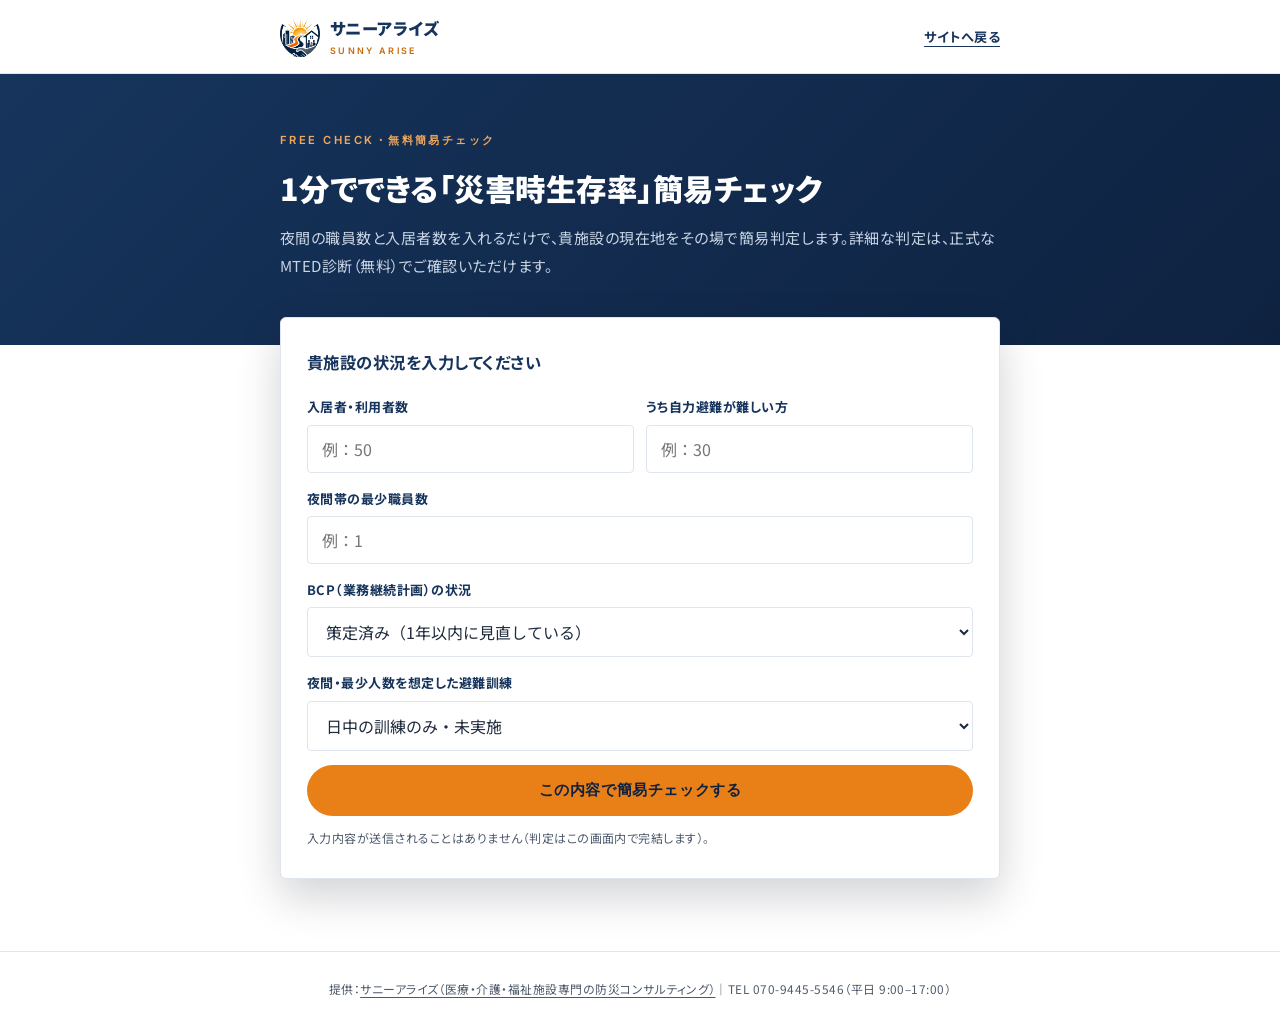
==== index.html @ c2026daa "災害時生存率 簡易チェック（単独ページ）＋サイト画像 WordPress.comプレミアム（JS不可）対応のため本体サイトから切り出した診断ツール。 判定ロジックは代表確認済み（2026-07-06）" ====
<!DOCTYPE html>
<html lang="ja">
<head>
<meta charset="UTF-8">
<meta name="viewport" content="width=device-width, initial-scale=1.0">
<title>1分でできる「災害時生存率」簡易チェック｜サニーアライズ</title>
<meta name="description" content="介護・福祉施設向けの無料簡易チェック。夜間の職員数と入居者数を入れるだけで、災害時の避難体制をその場で簡易判定します。医療・介護・福祉施設専門の防災コンサルティング「サニーアライズ」提供。">
<meta name="theme-color" content="#16345c">
<link rel="icon" type="image/png" href="logo-mark.png">
<meta property="og:title" content="1分でできる「災害時生存率」簡易チェック｜サニーアライズ">
<meta property="og:description" content="夜間の職員数と入居者数を入れるだけで、施設の避難体制をその場で簡易判定します（無料）。">
<meta property="og:type" content="website">
<meta property="og:locale" content="ja_JP">
<meta property="og:image" content="https://ktsuchida-cell.github.io/sunny-arise-check/ogp.png">
<meta name="twitter:card" content="summary_large_image">
<link rel="preconnect" href="https://fonts.googleapis.com">
<link rel="preconnect" href="https://fonts.gstatic.com" crossorigin>
<link href="https://fonts.googleapis.com/css2?family=Noto+Sans+JP:wght@400;500;700;900&family=Inter:wght@500;600;700&display=swap" rel="stylesheet">
<style>
  :root{
    --navy:#16345c;
    --navy-deep:#0e2240;
    --ink:#1f2b3d;
    --muted:#4e5a6b;
    --line:#dfe5ec;
    --orange:#e87f17;
    --orange-deep:#c96a08;
    --orange-text:#a85500;
    --r-card:6px;
    --r-chip:4px;
  }
  *{margin:0;padding:0;box-sizing:border-box}
  body{font-family:"Noto Sans JP",system-ui,sans-serif;background:#fff;color:var(--ink);line-height:1.8;letter-spacing:.03em;font-feature-settings:"palt" 1;-webkit-font-smoothing:antialiased}
  a{color:inherit;text-decoration:none}
  img{max-width:100%;display:block}
  a:focus-visible,button:focus-visible{outline:3px solid #d96f06;outline-offset:2px}
  .wrap{max-width:760px;margin:0 auto;padding:0 20px}

  /* header */
  header{border-bottom:1px solid var(--line);padding:14px 0;background:#fff}
  .nav{display:flex;align-items:center;justify-content:space-between;gap:12px}
  .logo{display:flex;align-items:center;gap:10px}
  .logo img{width:40px;height:40px;object-fit:contain}
  .logo b{font-weight:900;font-size:1.02rem;color:var(--navy)}
  .logo .en2{display:block;font-family:"Inter",sans-serif;font-size:.56rem;letter-spacing:.26em;color:var(--orange-deep);font-weight:600}
  .back{font-size:.82rem;font-weight:700;color:var(--navy);text-decoration:underline;text-underline-offset:4px}
  .back:hover{color:var(--orange-deep)}

  /* hero band */
  .band{background:linear-gradient(135deg,#16345c 0%,#0e2240 100%);padding:56px 0 64px;color:#fff}
  .free{font-family:"Inter",sans-serif;letter-spacing:.22em;color:#f2a85c;font-size:.7rem;font-weight:600;display:block;margin-bottom:14px;text-transform:uppercase}
  .band h1{color:#fff;font-size:clamp(1.3rem,4.6vw,1.9rem);font-weight:900;line-height:1.55;margin-bottom:12px}
  .band p.lead{color:#c9d4e4;font-size:.94rem;line-height:1.9}

  /* tool card */
  .tool-outer{margin-top:-28px;padding-bottom:72px}
  .diag-tool{background:#fff;border-radius:var(--r-card);padding:30px 26px;box-shadow:0 18px 44px rgba(4,12,26,.18);border:1px solid var(--line)}
  .diag-tool h2{font-size:1.02rem;margin-bottom:18px;color:var(--navy);font-weight:700}
  .dt-field{margin-bottom:14px}
  .dt-field label{display:block;font-size:.8125rem;font-weight:700;color:var(--navy);margin-bottom:6px}
  .dt-field input,.dt-field select{width:100%;font-family:inherit;font-size:1rem;color:var(--ink);background:#fff;border:1px solid var(--line);border-radius:var(--r-chip);padding:11px 14px;outline:none;transition:.2s}
  .dt-field input:focus,.dt-field select:focus{border-color:var(--navy);box-shadow:0 0 0 3px rgba(22,52,92,.1)}
  .dt-row{display:grid;grid-template-columns:1fr 1fr;gap:12px}
  .btn{display:inline-flex;align-items:center;justify-content:center;gap:8px;background:var(--orange);color:var(--navy-deep);font-weight:700;font-size:.95rem;letter-spacing:.04em;padding:15px 30px;border-radius:999px;transition:.2s;border:none;cursor:pointer;width:100%}
  .btn:hover{background:var(--orange-deep)}
  .btn-ghost{background:transparent;border:1px solid var(--navy);color:var(--navy)}
  .btn-ghost:hover{background:var(--navy);color:#fff}
  .dt-note{font-size:.75rem;color:var(--muted);margin-top:12px;line-height:1.7}
  .dt-result{display:none;margin-top:18px;border-radius:var(--r-card);padding:20px 18px;border:1px solid var(--line)}
  .dt-result.show{display:block}
  .verdict-badge{display:inline-flex;align-items:center;gap:9px;font-weight:900;font-size:1.05rem;margin-bottom:10px}
  .vdot2{width:12px;height:12px;border-radius:50%;flex:none}
  .dt-result.ok{background:#eef7f0;border-color:#bfe0c8}
  .dt-result.ok .verdict-badge{color:#22663a}
  .dt-result.ok .vdot2{background:#2e8b4f}
  .dt-result.warn{background:#fdf4e4;border-color:#f0d9ae}
  .dt-result.warn .verdict-badge{color:#8a5a00}
  .dt-result.warn .vdot2{background:#d98e0b}
  .dt-result.ng{background:#fdeeee;border-color:#f0c1c1}
  .dt-result.ng .verdict-badge{color:#a02525}
  .dt-result.ng .vdot2{background:#d64545}
  .dt-result ul{list-style:none;display:flex;flex-direction:column;gap:7px;margin:0 0 12px;padding:0}
  .dt-result li{font-size:.85rem;color:var(--ink);padding-left:16px;position:relative;line-height:1.7}
  .dt-result li::before{content:"";position:absolute;left:2px;top:.6em;width:6px;height:6px;border-radius:2px;background:var(--navy)}
  .dt-disc{font-size:.75rem;color:var(--muted);line-height:1.7;margin-bottom:14px}
  .dt-actions{display:flex;flex-direction:column;gap:10px}
  .copied{font-size:.78rem;color:#22663a;font-weight:700;text-align:center;display:none}
  .copied.show{display:block}

  footer{border-top:1px solid var(--line);padding:26px 0;text-align:center;font-size:.74rem;color:var(--muted)}
  footer a{text-decoration:underline;text-underline-offset:3px}
  @media(max-width:520px){
    .dt-row{grid-template-columns:1fr}
    .diag-tool{padding:24px 18px}
  }
</style>
</head>
<body>

<header>
  <div class="wrap nav">
    <a class="logo" href="https://sunny-arise.com/" aria-label="サニーアライズ">
      <img src="logo-mark.png" alt="サニーアライズ ロゴ">
      <span><b>サニーアライズ</b><span class="en2">SUNNY ARISE</span></span>
    </a>
    <a class="back" href="https://sunny-arise.com/">サイトへ戻る</a>
  </div>
</header>

<main>
  <section class="band">
    <div class="wrap">
      <span class="free">Free Check・無料簡易チェック</span>
      <h1>1分でできる「災害時生存率」簡易チェック</h1>
      <p class="lead">夜間の職員数と入居者数を入れるだけで、貴施設の現在地をその場で簡易判定します。詳細な判定は、正式なMTED診断（無料）でご確認いただけます。</p>
    </div>
  </section>

  <section class="tool-outer">
    <div class="wrap">
      <div class="diag-tool">
        <h2>貴施設の状況を入力してください</h2>
        <div class="dt-row">
          <div class="dt-field">
            <label for="dtResidents">入居者・利用者数</label>
            <input type="number" id="dtResidents" min="1" inputmode="numeric" placeholder="例：50">
          </div>
          <div class="dt-field">
            <label for="dtHard">うち自力避難が難しい方</label>
            <input type="number" id="dtHard" min="0" inputmode="numeric" placeholder="例：30">
          </div>
        </div>
        <div class="dt-field">
          <label for="dtNight">夜間帯の最少職員数</label>
          <input type="number" id="dtNight" min="0" inputmode="numeric" placeholder="例：1">
        </div>
        <div class="dt-field">
          <label for="dtBcp">BCP（業務継続計画）の状況</label>
          <select id="dtBcp">
            <option value="updated">策定済み（1年以内に見直している）</option>
            <option value="old">策定済み（更新できていない）</option>
            <option value="making">策定中</option>
            <option value="none">未策定</option>
          </select>
        </div>
        <div class="dt-field">
          <label for="dtDrill">夜間・最少人数を想定した避難訓練</label>
          <select id="dtDrill">
            <option value="no">日中の訓練のみ・未実施</option>
            <option value="yes">実施している</option>
          </select>
        </div>
        <button type="button" class="btn" onclick="runDiag()">この内容で簡易チェックする</button>
        <div class="dt-result" id="dtResult" aria-live="polite">
          <div class="verdict-badge"><span class="vdot2"></span><span id="dtLabel"></span></div>
          <ul id="dtReasons"></ul>
          <p class="dt-disc">※ 本チェックは入力値に基づく簡易的な目安です。正式な判定は、入居者様の身体・認知機能と職員の搬送力から算出するMTED診断（無料）で行います。</p>
          <div class="dt-actions">
            <button type="button" class="btn btn-ghost" onclick="copyResult()">結果をコピーする</button>
            <p class="copied" id="copiedMsg">✓ コピーしました。お問い合わせフォームに貼り付けてご相談ください</p>
            <a class="btn" href="https://sunny-arise.com/#contact">無料相談に進む（サニーアライズ公式サイト）</a>
          </div>
        </div>
        <p class="dt-note">入力内容が送信されることはありません（判定はこの画面内で完結します）。</p>
      </div>
    </div>
  </section>
</main>

<footer>
  <div class="wrap">
    <p>提供：<a href="https://sunny-arise.com/">サニーアライズ（医療・介護・福祉施設専門の防災コンサルティング）</a>｜TEL 070-9445-5546（平日 9:00–17:00）</p>
  </div>
</footer>

<script>
  // ===== 簡易チェック（災害時生存率） =====
  // 判定基準は2026-07-06に代表確認済み：境界（職員1名あたり避難困難者2名/4名）・夜勤0名/4名超は強制「危険」・
  // BCP未策定は最高でも「要改善」・配点=マンパワー45/BCP25/訓練35・閾値=80点以上「おおむね良好」/45点以下「危険」。
  // ※正式なMTEDの計算式とは別の簡易版。基準変更時は代表承認を得ること（本体サイト index.html と同一ロジックを維持する）。
  let dtSummary='';
  function runDiag(){
    const nRes=parseInt(document.getElementById('dtResidents').value,10);
    const nHardIn=parseInt(document.getElementById('dtHard').value,10);
    const nNight=parseInt(document.getElementById('dtNight').value,10);
    const bcpSel=document.getElementById('dtBcp');
    const drillSel=document.getElementById('dtDrill');
    if(isNaN(nRes)||nRes<1||isNaN(nHardIn)||nHardIn<0||isNaN(nNight)||nNight<0){
      alert('入居者数・自力避難が難しい方の人数・夜間帯の職員数を入力してください。');return;
    }
    const nHard=Math.min(nHardIn,nRes);
    let pts=0;const reasons=[];
    let manpowerCritical=false;
    if(nNight<=0){
      manpowerCritical=true;
      reasons.push('夜間帯に職員が0名になる時間帯があるため、避難開始そのものが困難です。');
    }else if(nHard===0){
      pts+=45;reasons.push('自力避難が難しい方が0名のため、夜間マンパワーの逼迫は限定的です。');
    }else{
      const ratio=nHard/nNight;
      const r=ratio.toFixed(1).replace(/\.0$/,'');
      if(ratio<=2){pts+=45;reasons.push('夜間は職員1名あたり避難困難者 約'+r+'名。マンパワーは比較的確保できています。');}
      else if(ratio<=4){pts+=22;reasons.push('夜間は職員1名あたり避難困難者 約'+r+'名。搬送順・役割分担の設計が不可欠です。');}
      else{manpowerCritical=true;reasons.push('夜間は職員1名あたり避難困難者 約'+r+'名。物理的に全員避難が難しい水準です。');}
    }
    const bcp=bcpSel.value;
    if(bcp==='updated'){pts+=25;reasons.push('BCPが策定・更新されています。実効性の検証まで進めると万全です。');}
    else if(bcp==='old'){pts+=12;reasons.push('BCPはあるものの更新が止まっています。体制や入居者の変化が反映されていない恐れがあります。');}
    else if(bcp==='making'){pts+=8;reasons.push('BCPは策定中です。完成までは未策定減算（施設・居住系3%）の対象となり得る点に注意が必要です。');}
    else{reasons.push('BCP未策定は介護報酬の未策定減算（施設・居住系3%）の対象です。早急な策定が必要です。');}
    if(drillSel.value==='yes'){pts+=35;reasons.push('夜間・最少人数を想定した訓練を実施できています。');}
    else{reasons.push('夜間・最少人数想定の訓練が未実施です。計画があっても「動けない」リスクが残ります。');}
    let cls,label;
    if(pts>=80){cls='ok';label='おおむね良好（避難できる見込み）';}
    else if(pts>45){cls='warn';label='要改善（注意）';}
    else{cls='ng';label='危険（要対策）';}
    if(manpowerCritical){cls='ng';label='危険（要対策）';}
    else if(bcp==='none'&&cls==='ok'){cls='warn';label='要改善（注意）';}
    const res=document.getElementById('dtResult');
    res.className='dt-result show '+cls;
    document.getElementById('dtLabel').textContent=label;
    const ul=document.getElementById('dtReasons');ul.innerHTML='';
    reasons.forEach(function(t){const li=document.createElement('li');li.textContent=t;ul.appendChild(li);});
    dtSummary='【簡易チェック結果】'+label+'\n入居者・利用者数：'+nRes+'名／うち自力避難が難しい方：'+nHard+'名／夜間帯の最少職員数：'+nNight+'名\nBCP：'+bcpSel.selectedOptions[0].text+'／夜間想定訓練：'+drillSel.selectedOptions[0].text;
    document.getElementById('copiedMsg').classList.remove('show');
    var rr=res.getBoundingClientRect();
    if(rr.bottom>innerHeight-40){res.scrollIntoView({block:'nearest'});}
  }
  function copyResult(){
    if(!dtSummary)return;
    function done(){document.getElementById('copiedMsg').classList.add('show');}
    if(navigator.clipboard&&navigator.clipboard.writeText){
      navigator.clipboard.writeText(dtSummary).then(done).catch(function(){fallbackCopy();done();});
    }else{fallbackCopy();done();}
    function fallbackCopy(){
      var ta=document.createElement('textarea');ta.value=dtSummary;document.body.appendChild(ta);ta.select();
      try{document.execCommand('copy');}catch(e){}
      document.body.removeChild(ta);
    }
  }
</script>
</body>
</html>
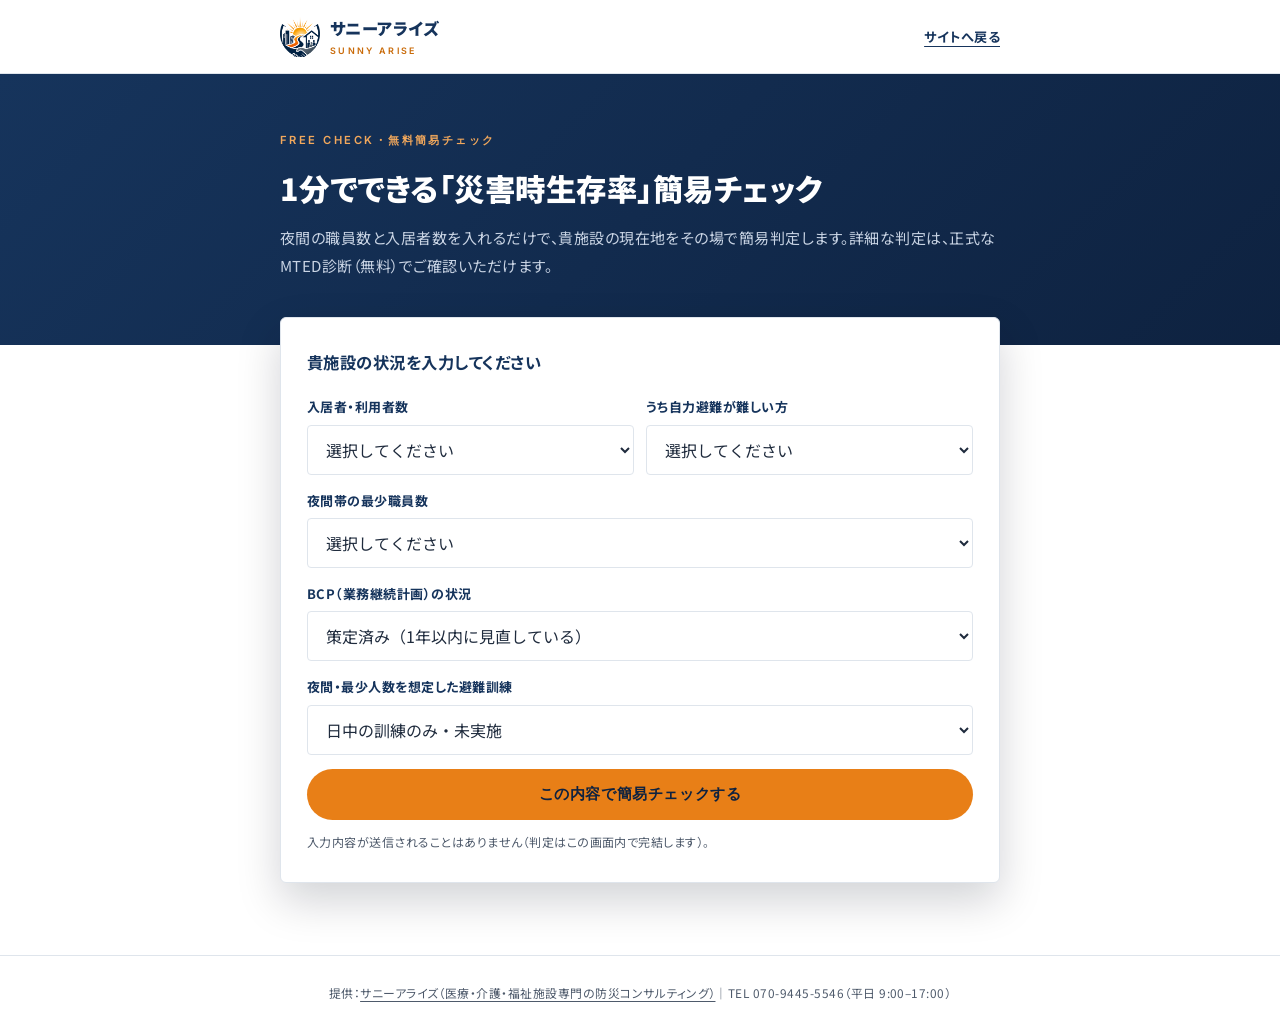
==== commit 5a859114: "診断ツールの数値入力3項目をプルダウン選択式（実数0〜N）に変更 Co-Authored-By: Claude Opus 4.8 <noreply@anthropic.com>" ====
--- a/index.html
+++ b/index.html
@@ -12,7 +12,43 @@
 <meta property="og:type" content="website">
 <meta property="og:locale" content="ja_JP">
 <meta property="og:image" content="https://ktsuchida-cell.github.io/sunny-arise-check/ogp.png">
+<meta property="og:image:width" content="1200">
+<meta property="og:image:height" content="630">
+<meta property="og:site_name" content="サニーアライズ">
+<meta name="twitter:image" content="https://ktsuchida-cell.github.io/sunny-arise-check/ogp.png">
 <meta name="twitter:card" content="summary_large_image">
+<link rel="canonical" href="https://ktsuchida-cell.github.io/sunny-arise-check/">
+<meta property="og:url" content="https://ktsuchida-cell.github.io/sunny-arise-check/">
+<script type="application/ld+json">
+{
+  "@context": "https://schema.org",
+  "@type": "WebApplication",
+  "name": "災害時生存率 簡易チェック",
+  "url": "https://ktsuchida-cell.github.io/sunny-arise-check/",
+  "description": "介護・福祉施設向けの無料簡易チェック。夜間の職員数と入居者数を入れるだけで、災害時の避難体制をその場で簡易判定します。",
+  "applicationCategory": "BusinessApplication",
+  "operatingSystem": "Web",
+  "inLanguage": "ja",
+  "isAccessibleForFree": true,
+  "publisher": {
+    "@type": "Organization",
+    "name": "サニーアライズ",
+    "url": "https://sunny-arise.com/",
+    "sameAs": ["https://sunnyarise-medrj.wordpress.com/"],
+    "logo": "https://ktsuchida-cell.github.io/sunny-arise-check/logo-mark.png",
+    "telephone": "+81-70-9445-5546",
+    "contactPoint": {
+      "@type": "ContactPoint",
+      "contactType": "customer support",
+      "telephone": "+81-70-9445-5546",
+      "hoursAvailable": "Mo-Fr 09:00-17:00",
+      "availableLanguage": "ja"
+    },
+    "areaServed": "大阪府を中心に近畿エリア（兵庫・京都・奈良・滋賀・和歌山）",
+    "knowsAbout": ["防災コンサルティング", "BCP策定支援", "避難訓練", "介護施設", "医療施設", "福祉施設"]
+  }
+}
+</script>
 <link rel="preconnect" href="https://fonts.googleapis.com">
 <link rel="preconnect" href="https://fonts.gstatic.com" crossorigin>
 <link href="https://fonts.googleapis.com/css2?family=Noto+Sans+JP:wght@400;500;700;900&family=Inter:wght@500;600;700&display=swap" rel="stylesheet">
@@ -123,16 +159,16 @@
         <div class="dt-row">
           <div class="dt-field">
             <label for="dtResidents">入居者・利用者数</label>
-            <input type="number" id="dtResidents" min="1" inputmode="numeric" placeholder="例：50">
+            <select id="dtResidents"><option value="">選択してください</option></select>
           </div>
           <div class="dt-field">
             <label for="dtHard">うち自力避難が難しい方</label>
-            <input type="number" id="dtHard" min="0" inputmode="numeric" placeholder="例：30">
+            <select id="dtHard"><option value="">選択してください</option></select>
           </div>
         </div>
         <div class="dt-field">
           <label for="dtNight">夜間帯の最少職員数</label>
-          <input type="number" id="dtNight" min="0" inputmode="numeric" placeholder="例：1">
+          <select id="dtNight"><option value="">選択してください</option></select>
         </div>
         <div class="dt-field">
           <label for="dtBcp">BCP（業務継続計画）の状況</label>
@@ -175,9 +211,18 @@
 
 <script>
   // ===== 簡易チェック（災害時生存率） =====
-  // 判定基準は2026-07-06に代表確認済み：境界（職員1名あたり避難困難者2名/4名）・夜勤0名/4名超は強制「危険」・
-  // BCP未策定は最高でも「要改善」・配点=マンパワー45/BCP25/訓練35・閾値=80点以上「おおむね良好」/45点以下「危険」。
-  // ※正式なMTEDの計算式とは別の簡易版。基準変更時は代表承認を得ること（本体サイト index.html と同一ロジックを維持する）。
+  // 判定ロジック：境界（職員1名あたり避難困難者2名/4名）・夜勤0名または4名超は「危険」・BCP未策定は最高でも「要改善」・
+  // 配点=マンパワー45/BCP25/訓練35・閾値=80点以上「おおむね良好」/45点以下「危険」。正式なMTED計算式とは別の簡易版。
+  // 数値入力はプルダウン（0〜N の実数選択式）で用意する
+  (function(){
+    function fill(id,min,max){
+      var s=document.getElementById(id);if(!s)return;
+      for(var i=min;i<=max;i++){var o=document.createElement('option');o.value=i;o.textContent=i+'名';s.appendChild(o);}
+    }
+    fill('dtResidents',1,120);
+    fill('dtHard',0,120);
+    fill('dtNight',0,30);
+  })();
   let dtSummary='';
   function runDiag(){
     const nRes=parseInt(document.getElementById('dtResidents').value,10);
